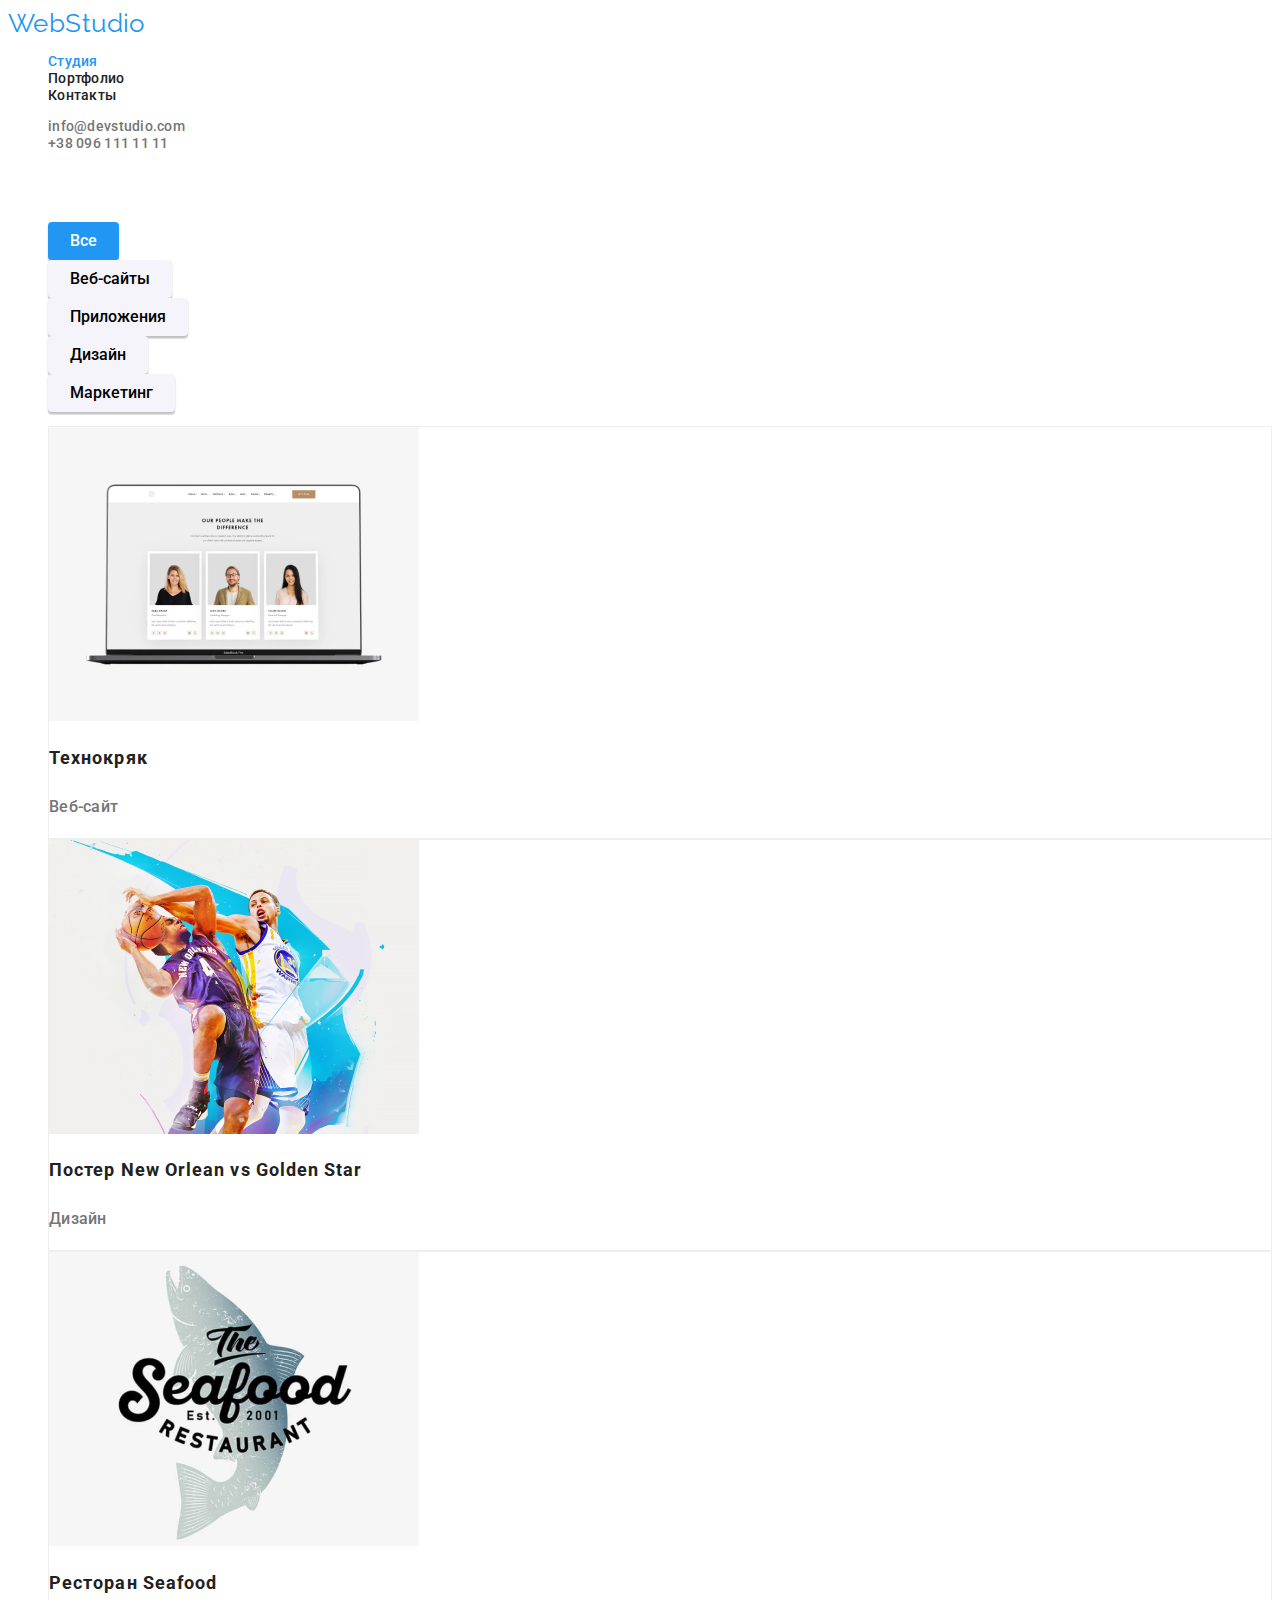
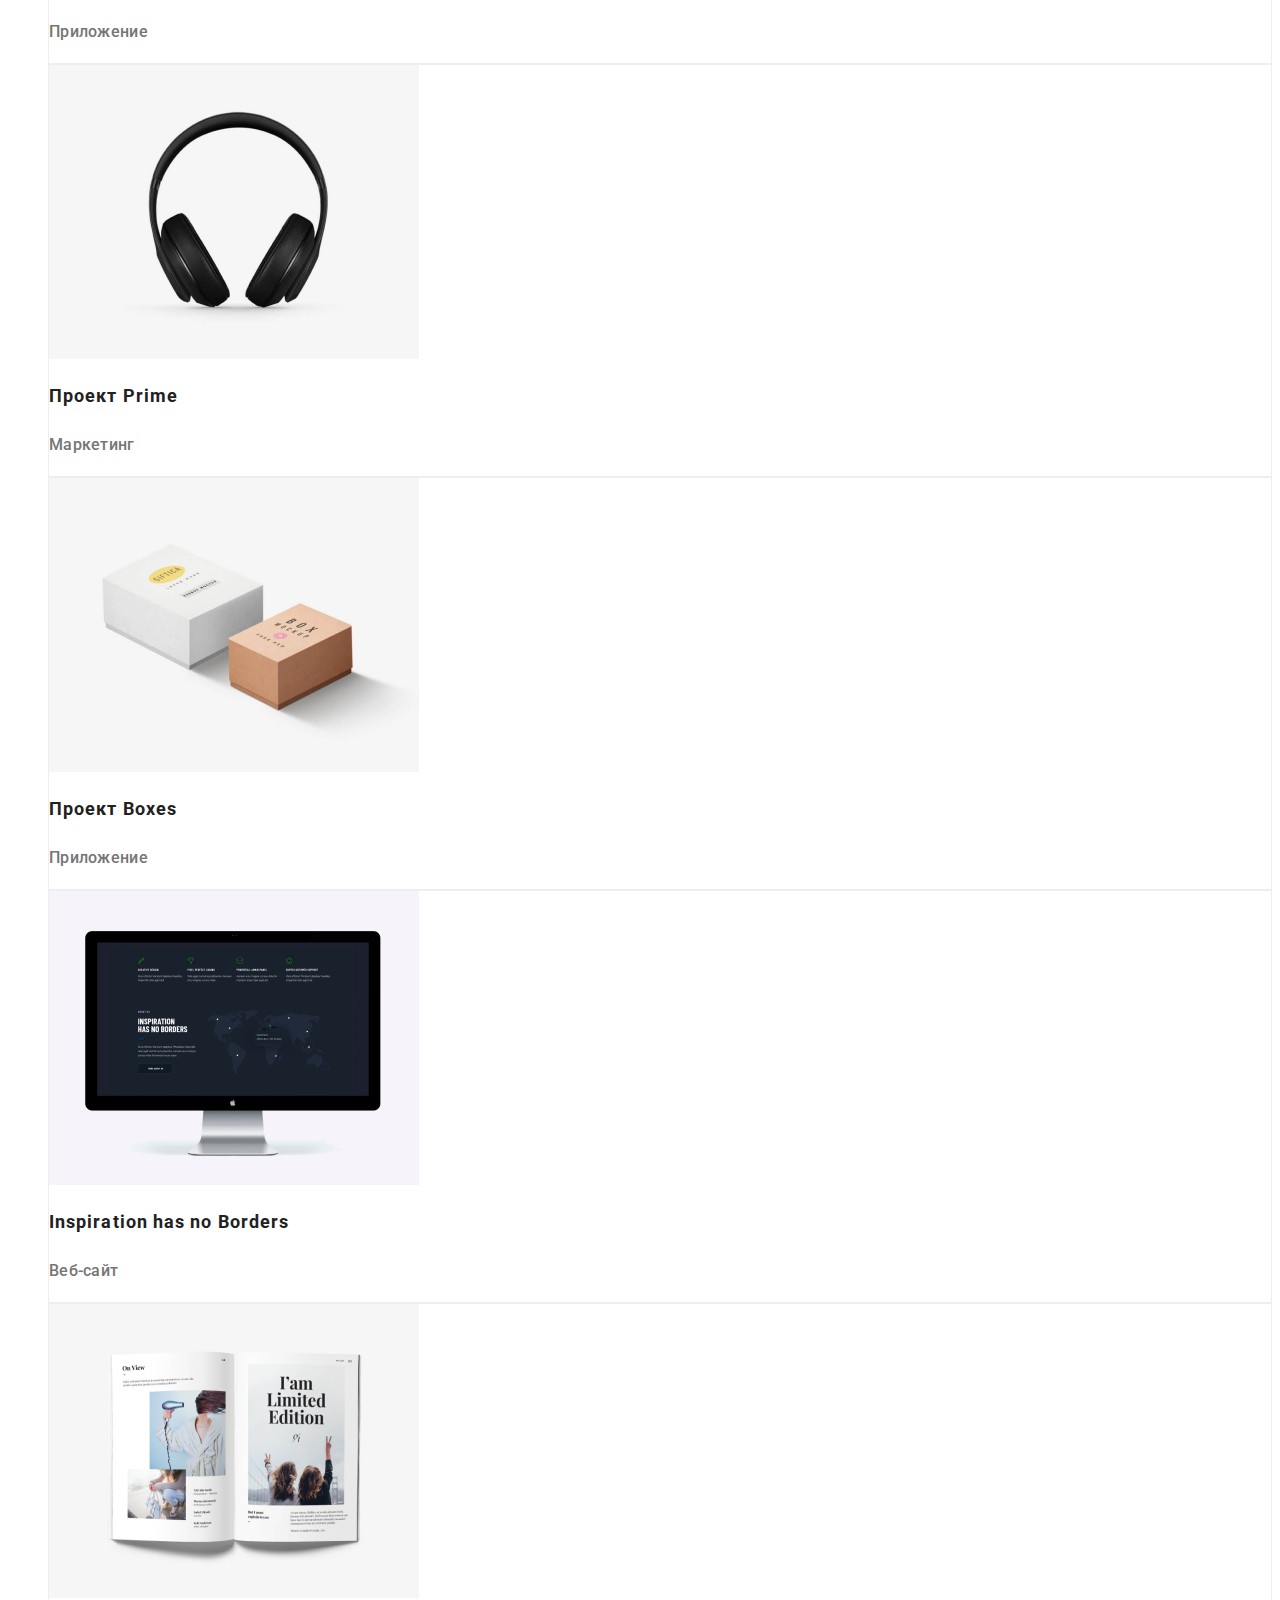
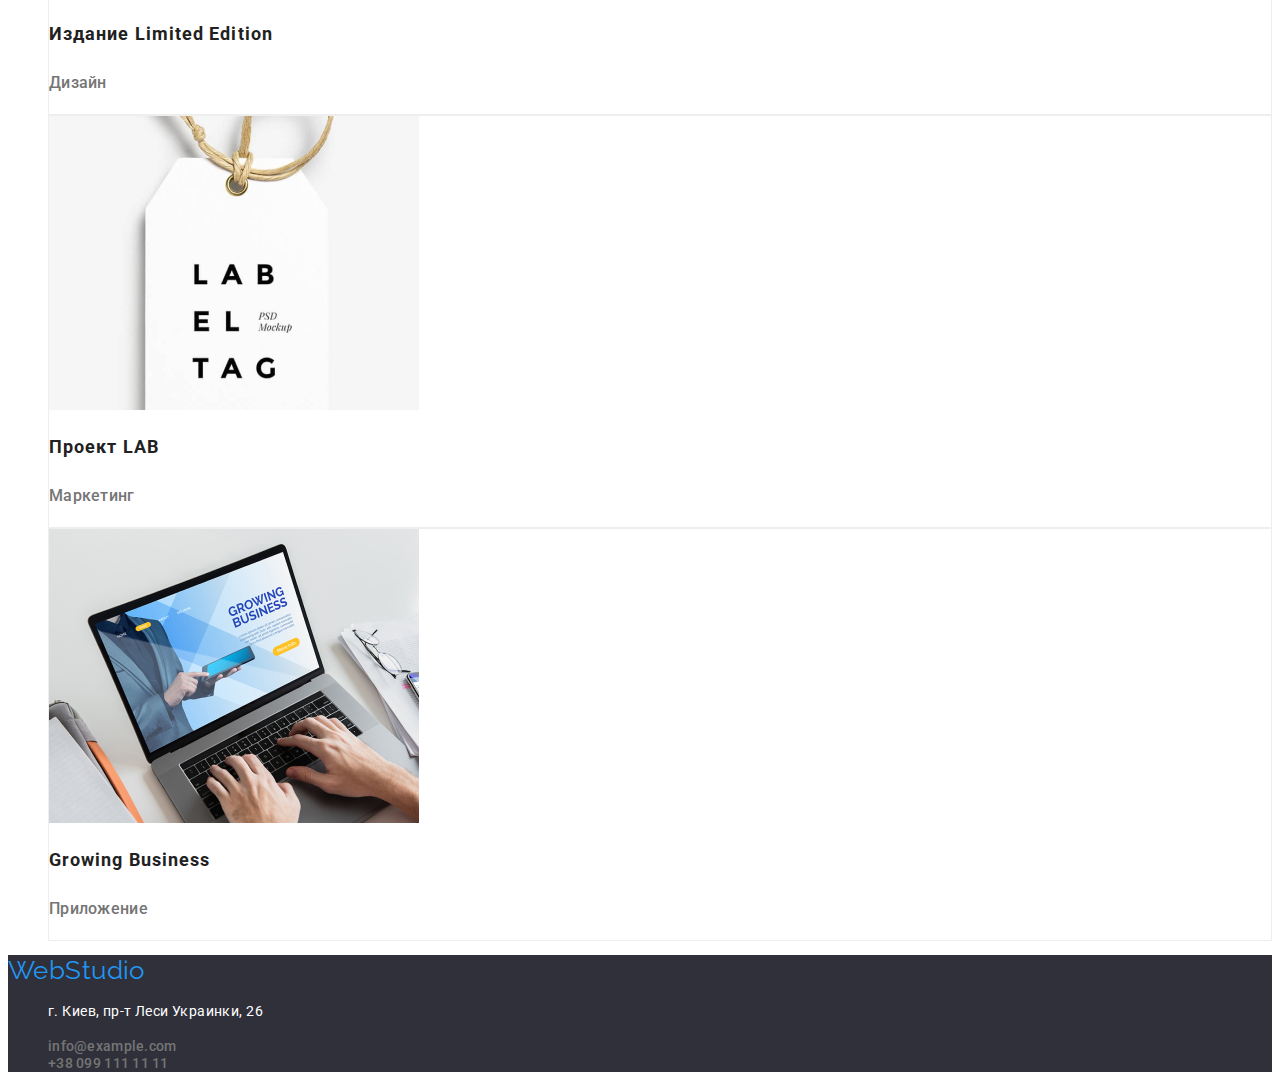
==== portfolio.html @ bc3f12a1 "Add files via upload" ====
<!DOCTYPE html>
<html lang="ru">

<head>
  <meta charset="UTF-8" />
  <meta http-equiv="X-UA-Compatible" content="IE=edge" />
  <meta name="viewport" content="width=device-width, initial-scale=1.0" />
  <title>Портфолио</title>
  <link rel="stylesheet" href="./css/style.css">
  <link rel="preconnect" href="https://fonts.googleapis.com">
  <link rel="preconnect" href="https://fonts.gstatic.com" crossorigin>
  <link href="https://fonts.googleapis.com/css2?family=Raleway:wght@700&family=Roboto:wght@400;500;700;900&display=swap"
    rel="stylesheet">
</head>

<body>
  <!-- Шапка сайта -->
  <header>
    <nav>
      <a href="./index.html" class="logo">Web<span>Studio</span></a>

      <ul class="site-nav list">
        <li><a href="" class="link current">Студия</a></li>
        <li><a href="./portfolio.html" class="link">Портфолио</a></li>
        <li><a href="" class="link">Контакты</a></li>
      </ul>
    </nav>

    <ul class="site-info list">
      <li><a href="mailto:info@devstudio.com" class="info">info@devstudio.com</a></li>
      <li><a href="tel:+380961111111" class="info">+38 096 111 11 11</a></li>
    </ul>
  </header>

  <main>
    <!-- Cкрытый заголовок -->
    <h1 class="section-title">Контент страницы Портфолио</h1>

    <!-- Кнопки -->
    <ul class="site-button list">
      <li><button class="button current">Все</button></li>
      <li><button class="button">Веб-сайты</button></li>
      <li><button class="button">Приложения</button></li>
      <li><button class="button">Дизайн</button></li>
      <li><button class="button">Маркетинг</button></li>
    </ul>

    <ul class="list">
      <li class="page-block"><a href="" class="link"><img src="./images/portfolio/notebook.jpg" alt="notebook"
            width="370">
          <h2 class="page-title">Технокряк</h2>
          <p class="page-text">Веб-сайт</p>
        </a></li>
      <li class="page-block"><a href="" class="link"><img src="./images/portfolio/basket.jpg" alt="basket" width="370">
          <h2 class="page-title">Постер New Orlean vs Golden Star</h2>
          <p class="page-text">Дизайн</p>
        </a></li>
      <li class="page-block"><a href="" class="link"><img src="./images/portfolio/seafood.jpg" alt="seafood"
            width="370">
          <h2 class="page-title">Ресторан Seafood</h2>
          <p class="page-text">Приложение</p>
        </a></li>
      <li class="page-block"><a href="" class="link"><img src="./images/portfolio/headphones.jpg" alt="headphones"
            width="370">
          <h2 class="page-title">Проект Prime</h2>
          <p class="page-text">Маркетинг</p>
        </a></li>
      <li class="page-block"><a href="" class="link"><img src="./images/portfolio/boxes.jpg" alt="boxes" width="370">
          <h2 class="page-title">Проект Boxes</h2>
          <p class="page-text">Приложение</p>
        </a></li>
      <li class="page-block"><a href="" class="link"><img src="./images/portfolio/borders.jpg" alt="borders"
            width="370">
          <h2 class="page-title">Inspiration has no Borders</h2>
          <p class="page-text">Веб-сайт</p>
        </a></li>
      <li class="page-block"><a href="" class="link"><img src="./images/portfolio/edition.jpg" alt="edition"
            width="370">
          <h2 class="page-title">Издание Limited Edition</h2>
          <p class="page-text">Дизайн</p>
        </a></li>
      <li class="page-block"><a href="" class="link"><img src="./images/portfolio/lab.jpg" alt="lab" width="370">
          <h2 class="page-title">Проект LAB</h2>
          <p class="page-text">Маркетинг</p>
        </a></li>
      <li class="page-block"><a href="" class="link"><img src="./images/portfolio/business.jpg" alt="business"
            width="370">
          <h2 class="page-title">Growing Business</h2>
          <p class="page-text">Приложение</p>
        </a></li>
    </ul>


  </main>

  <footer class="footer">
    <a href="./index.html" class="logo">Web<span>Studio</span></a>
    <address class="address">
      <ul class="list">
        <li>
          <p class="footer-text">г. Киев, пр-т Леси Украинки, 26</p>
        </li>
        <li><a href="" class="info">info@example.com</a></li>
        <li><a href="" class="info">+38 099 111 11 11</a></li>
      </ul>
    </address>
  </footer>
</body>

</html>
---- css/style.css ----
/* Глобальные стили */
:root {
  --primary-text-color: #212121;
  --secondary-text-color: #757575;
  --white-color: #ffffff;
  --black-color: #000000;
  --accent-color: #2196f3;
  /* --footer-text-color: rgba(255, 255, 255, 0.6); */
  --hero-background-color: #2f303a;
  --team-background-color: #f5f4fa;
}

body {
  font-family: 'Roboto', sans-serif;
  letter-spacing: 0.03em;
  background-color: var(--white-color);
  color: var(--primary-text-color);
  font-size: 14px;
}

/* List */
.list {
  list-style: none;
}

/* Header  */
.logo {
  font-family: 'Raleway';
  font-size: 26px;
  line-height: 1.19;
  text-decoration: none;
  color: var(--accent-color);
}

/* site-nav */

.link {
  font-weight: 500;
  line-height: 1.14;
  letter-spacing: 0.02em;
  text-decoration: none;
  color: var(--primary-text-color);
}

.link:hover,
.link:focus {
  color: var(--accent-color);
}

/* Current  */
.button.current {
  background: var(--accent-color);
  color: var(--white-color);
}

.link.current {
  color: var(--accent-color);
}

/* site-info */

.info {
  font-weight: 500;
  line-height: 1.14;
  letter-spacing: 0.02em;
  text-decoration: none;
  color: var(--secondary-text-color);
}

.info:hover,
.info:focus {
  color: var(--accent-color);
}

/* HERO */

.hero {
  background: var(--hero-background-color);
}
.hero-title {
  font-weight: 900;
  font-size: 44px;
  line-height: 1.36;
  text-align: center;
  letter-spacing: 0.06em;
  text-transform: uppercase;
  color: var(--white-color);
}
.button-services {
  display: flex;
  align-items: center;
  justify-content: center;
  padding: 10px 32px;
  background: var(--accent-color);
  box-shadow: 0px 4px 4px rgba(0, 0, 0, 0.15);
  border-radius: 4px;
  cursor: pointer;
  border: none;
}
.order {
  font-size: 16px;
  line-height: 1.87;
  letter-spacing: 0.06em;
  color: var(--white-color);
}

/* NEW Section  */

.section {
  background: var(--white-color);
}
.section-title {
  visibility: hidden;
}
.title {
  line-height: 1.14;
  text-transform: uppercase;
}
.text-link {
  line-height: 24px;
  color: var(--secondary-text-color);
  text-decoration: none;
}

.text-link:hover,
.text-link:focus {
  color: var(--accent-color);
}

/* IMAGE block  */

.section {
}
.block-title {
  font-size: 36px;
  line-height: 1.16;
  text-align: center;
}
.image-block {
}

/* Section Team  */

.section-team {
  background: var(--team-background-color);
}

.block-title {
  font-size: 36px;
  line-height: 1.16;
  text-align: center;
}

.block {
  background: var(--white-color);
  box-shadow: 0px 1px 3px rgba(0, 0, 0, 0.12), 0px 1px 1px rgba(0, 0, 0, 0.14),
    0px 2px 1px rgba(0, 0, 0, 0.2);
  border-radius: 0px 0px 4px 4px;
}

.title-name {
  font-weight: 500;
  font-size: 16px;
  line-height: 1.18;
  text-align: center;
}

.section-text {
  font-size: 16px;
  line-height: 1.18;
  text-align: center;
  color: var(--secondary-text-color);
}

/* Footer  */
.footer {
  background: var(--hero-background-color);
}

.footer-text {
  line-height: 1.71;
  color: var(--white-color);
}

.footer-logo {
  color: var(--white-color);
}

/* Section Button  */

.button {
  font-weight: 500;
  font-size: 16px;
  line-height: 1.62;
  text-align: center;
  padding: 6px 22px;
  box-shadow: 0px 3px 1px rgba(0, 0, 0, 0.1), 0px 1px 2px rgba(0, 0, 0, 0.08),
    0px 2px 2px rgba(0, 0, 0, 0.12);
  border-radius: 4px;
  background: var(--team-background-color);
  border: none;
  cursor: pointer;
  font-family: inherit;
}

.button:hover,
.button:focus {
  background: var(--accent-color);
  color: var(--white-color);
}

/* Page block  */

.address {
  font-style: normal;
}

.page-block {
  background: var(--white-color);
  border: 1px solid #eeeeee;
  text-decoration: none;
}
.page-title {
  font-size: 18px;
  line-height: 2;
  letter-spacing: 0.06em;
  color: var(--primary-text-color);
}
.page-text {
  font-size: 16px;
  line-height: 1.87;
  color: var(--secondary-text-color);
}
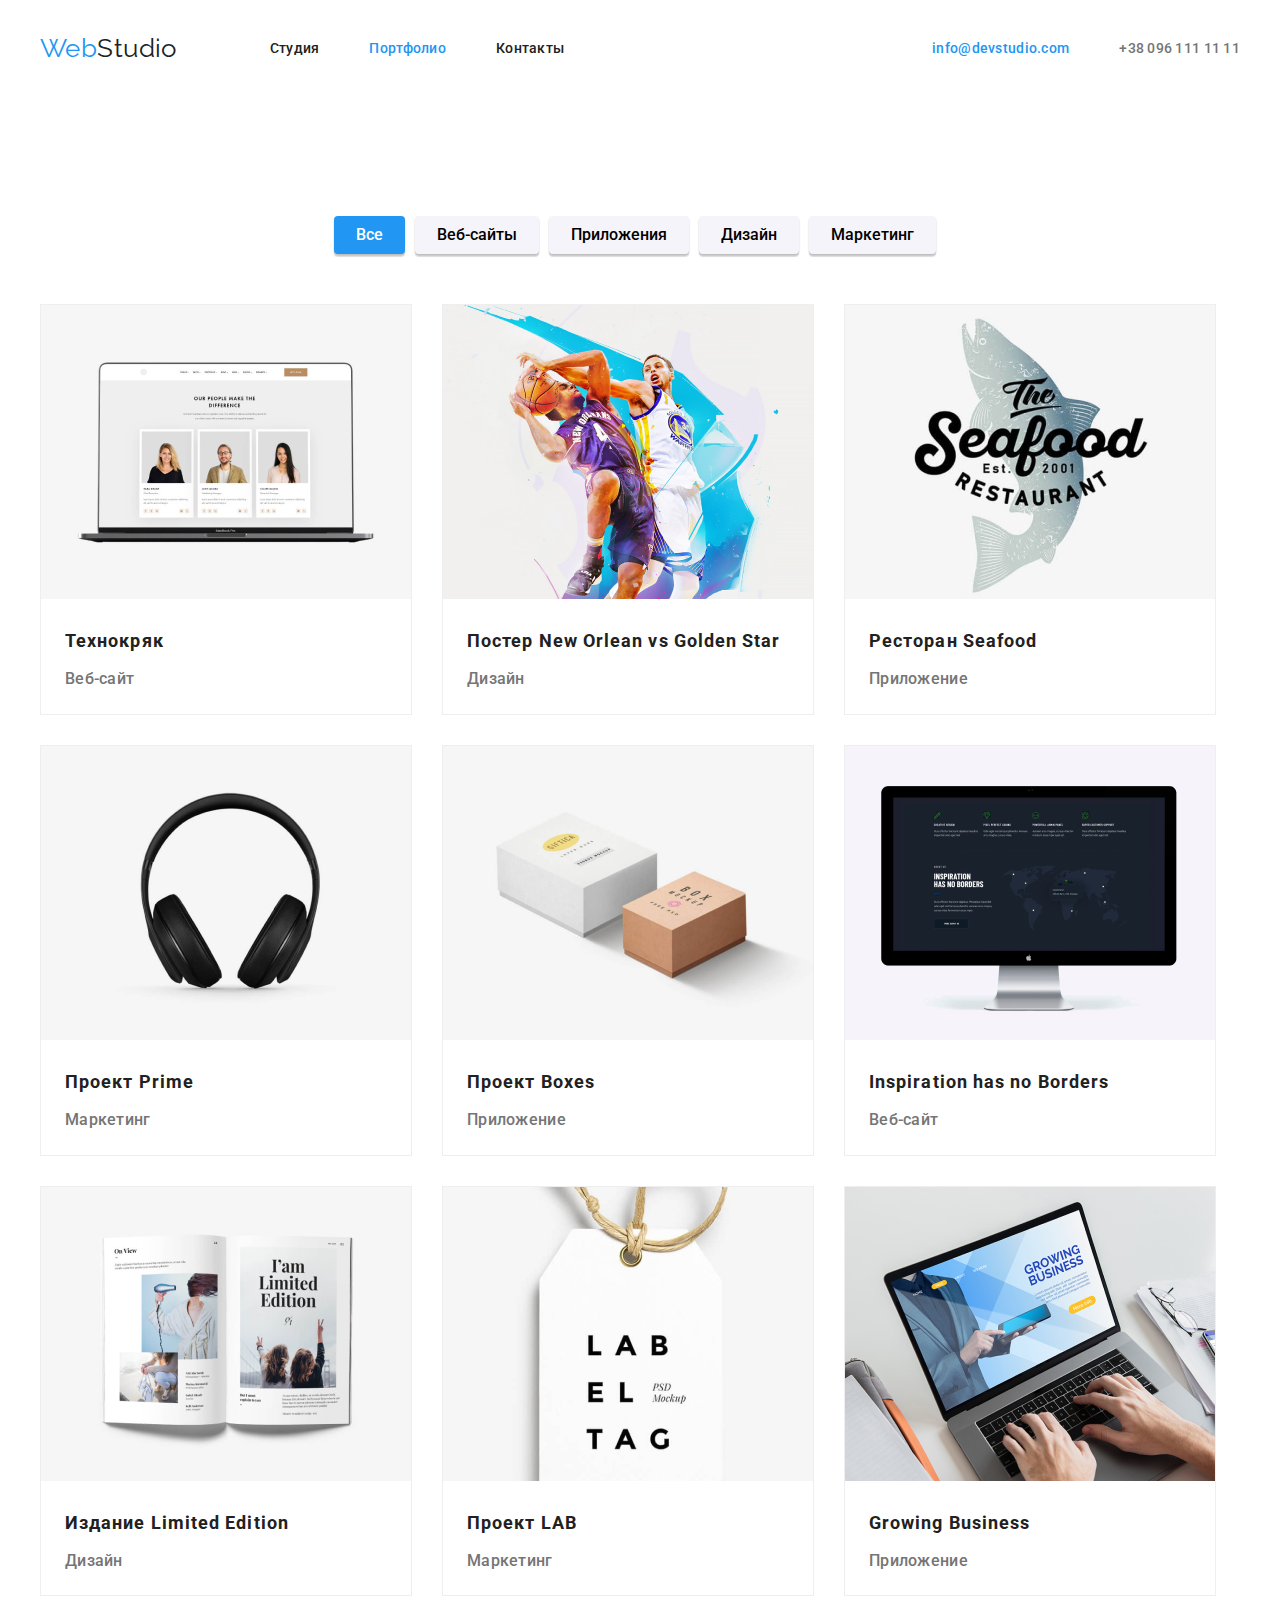
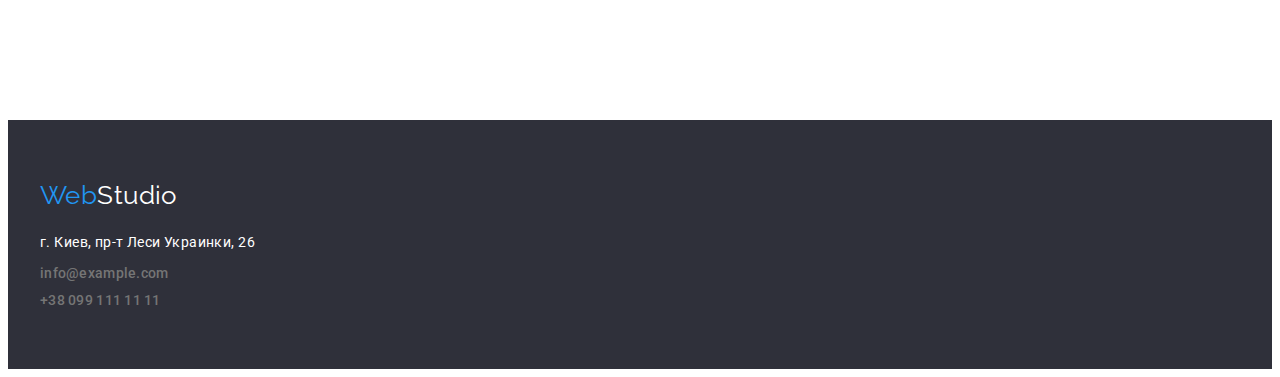
==== commit bae4aeeb: "Сделал 3 модуль" ====
--- a/portfolio.html
+++ b/portfolio.html
@@ -16,94 +16,103 @@
 <body>
   <!-- Шапка сайта -->
   <header>
-    <nav>
-      <a href="./index.html" class="logo">Web<span>Studio</span></a>
+    <div class="header-section container">
+      <nav class="main-nav">
+        <a href="./index.html" class="logo">Web<span class="header-logo">Studio</span></a>
 
-      <ul class="site-nav list">
-        <li><a href="" class="link current">Студия</a></li>
-        <li><a href="./portfolio.html" class="link">Портфолио</a></li>
-        <li><a href="" class="link">Контакты</a></li>
+        <ul class="site-nav list">
+          <li class="item"><a href="./index.html" class="link">Студия</a></li>
+          <li class="item"><a href="./portfolio.html" class="link current">Портфолио</a></li>
+          <li class="item"><a href="" class="link">Контакты</a></li>
+        </ul>
+      </nav>
+
+      <ul class="site-info list">
+        <li class="header-mail"><a href="mailto:info@devstudio.com" class="info mail">info@devstudio.com</a></li>
+        <li class="header-tel"><a href="tel:+380961111111" class="info tel">+38 096 111 11 11</a></li>
       </ul>
-    </nav>
-
-    <ul class="site-info list">
-      <li><a href="mailto:info@devstudio.com" class="info">info@devstudio.com</a></li>
-      <li><a href="tel:+380961111111" class="info">+38 096 111 11 11</a></li>
-    </ul>
+    </div>
   </header>
 
   <main>
     <!-- Cкрытый заголовок -->
-    <h1 class="section-title">Контент страницы Портфолио</h1>
+    <div class="container">
+      <h1 class="section-title">Контент страницы Портфолио</h1>
 
-    <!-- Кнопки -->
-    <ul class="site-button list">
-      <li><button class="button current">Все</button></li>
-      <li><button class="button">Веб-сайты</button></li>
-      <li><button class="button">Приложения</button></li>
-      <li><button class="button">Дизайн</button></li>
-      <li><button class="button">Маркетинг</button></li>
-    </ul>
+      <!-- Кнопки -->
+      <ul class="site-button list">
+        <li class="button-items"><button class="button current">Все</button></li>
+        <li class="button-items"><button class="button">Веб-сайты</button></li>
+        <li class="button-items"><button class="button">Приложения</button></li>
+        <li class="button-items"><button class="button">Дизайн</button></li>
+        <li class="button-items"><button class="button">Маркетинг</button></li>
+      </ul>
+    </div>
 
-    <ul class="list">
-      <li class="page-block"><a href="" class="link"><img src="./images/portfolio/notebook.jpg" alt="notebook"
-            width="370">
-          <h2 class="page-title">Технокряк</h2>
-          <p class="page-text">Веб-сайт</p>
-        </a></li>
-      <li class="page-block"><a href="" class="link"><img src="./images/portfolio/basket.jpg" alt="basket" width="370">
-          <h2 class="page-title">Постер New Orlean vs Golden Star</h2>
-          <p class="page-text">Дизайн</p>
-        </a></li>
-      <li class="page-block"><a href="" class="link"><img src="./images/portfolio/seafood.jpg" alt="seafood"
-            width="370">
-          <h2 class="page-title">Ресторан Seafood</h2>
-          <p class="page-text">Приложение</p>
-        </a></li>
-      <li class="page-block"><a href="" class="link"><img src="./images/portfolio/headphones.jpg" alt="headphones"
-            width="370">
-          <h2 class="page-title">Проект Prime</h2>
-          <p class="page-text">Маркетинг</p>
-        </a></li>
-      <li class="page-block"><a href="" class="link"><img src="./images/portfolio/boxes.jpg" alt="boxes" width="370">
-          <h2 class="page-title">Проект Boxes</h2>
-          <p class="page-text">Приложение</p>
-        </a></li>
-      <li class="page-block"><a href="" class="link"><img src="./images/portfolio/borders.jpg" alt="borders"
-            width="370">
-          <h2 class="page-title">Inspiration has no Borders</h2>
-          <p class="page-text">Веб-сайт</p>
-        </a></li>
-      <li class="page-block"><a href="" class="link"><img src="./images/portfolio/edition.jpg" alt="edition"
-            width="370">
-          <h2 class="page-title">Издание Limited Edition</h2>
-          <p class="page-text">Дизайн</p>
-        </a></li>
-      <li class="page-block"><a href="" class="link"><img src="./images/portfolio/lab.jpg" alt="lab" width="370">
-          <h2 class="page-title">Проект LAB</h2>
-          <p class="page-text">Маркетинг</p>
-        </a></li>
-      <li class="page-block"><a href="" class="link"><img src="./images/portfolio/business.jpg" alt="business"
-            width="370">
-          <h2 class="page-title">Growing Business</h2>
-          <p class="page-text">Приложение</p>
-        </a></li>
-    </ul>
-
+    <div class="container">
+      <ul class="client-list list">
+        <li class="page-block"><a href="" class="link"><img src="./images/portfolio/notebook.jpg" alt="notebook"
+              width="370">
+            <h2 class="page-title">Технокряк</h2>
+            <p class="page-text">Веб-сайт</p>
+          </a></li>
+        <li class="page-block"><a href="" class="link"><img src="./images/portfolio/basket.jpg" alt="basket"
+              width="370">
+            <h2 class="page-title">Постер New Orlean vs Golden Star</h2>
+            <p class="page-text">Дизайн</p>
+          </a></li>
+        <li class="page-block"><a href="" class="link"><img src="./images/portfolio/seafood.jpg" alt="seafood"
+              width="370">
+            <h2 class="page-title">Ресторан Seafood</h2>
+            <p class="page-text">Приложение</p>
+          </a></li>
+        <li class="page-block"><a href="" class="link"><img src="./images/portfolio/headphones.jpg" alt="headphones"
+              width="370">
+            <h2 class="page-title">Проект Prime</h2>
+            <p class="page-text">Маркетинг</p>
+          </a></li>
+        <li class="page-block"><a href="" class="link"><img src="./images/portfolio/boxes.jpg" alt="boxes" width="370">
+            <h2 class="page-title">Проект Boxes</h2>
+            <p class="page-text">Приложение</p>
+          </a></li>
+        <li class="page-block"><a href="" class="link"><img src="./images/portfolio/borders.jpg" alt="borders"
+              width="370">
+            <h2 class="page-title">Inspiration has no Borders</h2>
+            <p class="page-text">Веб-сайт</p>
+          </a></li>
+        <li class="page-block"><a href="" class="link"><img src="./images/portfolio/edition.jpg" alt="edition"
+              width="370">
+            <h2 class="page-title">Издание Limited Edition</h2>
+            <p class="page-text">Дизайн</p>
+          </a></li>
+        <li class="page-block"><a href="" class="link"><img src="./images/portfolio/lab.jpg" alt="lab" width="370">
+            <h2 class="page-title">Проект LAB</h2>
+            <p class="page-text">Маркетинг</p>
+          </a></li>
+        <li class="page-block"><a href="" class="link"><img src="./images/portfolio/business.jpg" alt="business"
+              width="370">
+            <h2 class="page-title">Growing Business</h2>
+            <p class="page-text">Приложение</p>
+          </a></li>
+      </ul>
+    </div>
 
   </main>
 
   <footer class="footer">
-    <a href="./index.html" class="logo">Web<span>Studio</span></a>
-    <address class="address">
-      <ul class="list">
-        <li>
-          <p class="footer-text">г. Киев, пр-т Леси Украинки, 26</p>
-        </li>
-        <li><a href="" class="info">info@example.com</a></li>
-        <li><a href="" class="info">+38 099 111 11 11</a></li>
-      </ul>
-    </address>
+    <div class="container">
+      <div class="footer-block__logo"><a href="./index.html" class="logo">Web<span class="footer-logo">Studio</span></a>
+      </div>
+      <address class="address">
+        <ul class="list">
+          <li class="footer-items">
+            <p class="footer-text">г. Киев, пр-т Леси Украинки, 26</p>
+          </li>
+          <li class="footer-items"><a href="" class="info">info@example.com</a></li>
+          <li><a href="" class="info">+38 099 111 11 11</a></li>
+        </ul>
+      </address>
+    </div>
   </footer>
 </body>
 
--- a/css/style.css
+++ b/css/style.css
@@ -5,9 +5,19 @@
   --white-color: #ffffff;
   --black-color: #000000;
   --accent-color: #2196f3;
-  /* --footer-text-color: rgba(255, 255, 255, 0.6); */
   --hero-background-color: #2f303a;
   --team-background-color: #f5f4fa;
+}
+h1,
+h2,
+h3,
+h4,
+h5,
+h6,
+p,
+ul {
+  margin: 0;
+  padding: 0;
 }
 
 body {
@@ -18,12 +28,21 @@
   font-size: 14px;
 }
 
+/* КОНТЕЙНЕР  */
+.container {
+  margin-left: auto;
+  margin-right: auto;
+  width: 1200px;
+  padding-left: 20px;
+  padding-right: 20px;
+}
+
 /* List */
 .list {
   list-style: none;
 }
 
-/* Header  */
+/* LOGO */
 .logo {
   font-family: 'Raleway';
   font-size: 26px;
@@ -32,7 +51,35 @@
   color: var(--accent-color);
 }
 
+.header-logo {
+  color: var(--primary-text-color);
+}
+
+.footer-logo {
+  color: var(--white-color);
+}
+
 /* site-nav */
+
+.header-section {
+  display: flex;
+  align-items: center;
+  justify-content: space-between;
+  padding-top: 25px;
+  padding-bottom: 25px;
+}
+.main-nav {
+  display: flex;
+  align-items: center;
+}
+.site-nav {
+  display: flex;
+  margin-left: 93px;
+}
+
+.site-nav .item + .item {
+  margin-left: 50px;
+}
 
 .link {
   font-weight: 500;
@@ -58,7 +105,9 @@
 }
 
 /* site-info */
-
+.site-info {
+  display: flex;
+}
 .info {
   font-weight: 500;
   line-height: 1.14;
@@ -67,15 +116,30 @@
   color: var(--secondary-text-color);
 }
 
+.mail {
+  color: var(--accent-color);
+}
+
+.tel {
+}
+
 .info:hover,
 .info:focus {
   color: var(--accent-color);
 }
 
+.header-mail {
+  margin-right: 50px;
+}
+.header-tel {
+}
+
 /* HERO */
 
 .hero {
+  text-align: center;
   background: var(--hero-background-color);
+  padding: 200px 0px 200px 0px;
 }
 .hero-title {
   font-weight: 900;
@@ -85,11 +149,9 @@
   letter-spacing: 0.06em;
   text-transform: uppercase;
   color: var(--white-color);
+  margin-bottom: 30px;
 }
 .button-services {
-  display: flex;
-  align-items: center;
-  justify-content: center;
   padding: 10px 32px;
   background: var(--accent-color);
   box-shadow: 0px 4px 4px rgba(0, 0, 0, 0.15);
@@ -98,6 +160,7 @@
   border: none;
 }
 .order {
+  font-family: 'Roboto';
   font-size: 16px;
   line-height: 1.87;
   letter-spacing: 0.06em;
@@ -109,12 +172,24 @@
 .section {
   background: var(--white-color);
 }
+
 .section-title {
   visibility: hidden;
 }
+
+.feature-list {
+  display: flex;
+  padding: 94px 0px 94px 0px;
+}
+
+.feature-list__items {
+  margin-right: 30px;
+}
+
 .title {
   line-height: 1.14;
   text-transform: uppercase;
+  margin-bottom: 10px;
 }
 .text-link {
   line-height: 24px;
@@ -131,24 +206,31 @@
 
 .section {
 }
+
+.image-block {
+  display: flex;
+  padding-bottom: 94px;
+}
+
+.image-items {
+  margin-right: 30px;
+}
+
+/* Section Team  */
+
+.section-team {
+  background: var(--team-background-color);
+}
+
 .block-title {
   font-size: 36px;
   line-height: 1.16;
   text-align: center;
-}
-.image-block {
-}
-
-/* Section Team  */
-
-.section-team {
-  background: var(--team-background-color);
-}
-
-.block-title {
-  font-size: 36px;
-  line-height: 1.16;
-  text-align: center;
+  margin-bottom: 50px;
+}
+
+.team {
+  padding-top: 94px;
 }
 
 .block {
@@ -156,6 +238,24 @@
   box-shadow: 0px 1px 3px rgba(0, 0, 0, 0.12), 0px 1px 1px rgba(0, 0, 0, 0.14),
     0px 2px 1px rgba(0, 0, 0, 0.2);
   border-radius: 0px 0px 4px 4px;
+  margin-right: 30px;
+  margin-bottom: 94px;
+}
+
+.block img {
+  padding-bottom: 30px;
+}
+
+.block h3 {
+  padding-bottom: 10px;
+}
+
+.block p {
+  padding-bottom: 30px;
+}
+
+.block-team {
+  display: flex;
 }
 
 .title-name {
@@ -182,11 +282,18 @@
   color: var(--white-color);
 }
 
-.footer-logo {
-  color: var(--white-color);
-}
+/* PORTFOLIO */
 
 /* Section Button  */
+.site-button {
+  display: flex;
+  justify-content: center;
+  padding: 94px 0px 50px 0px;
+}
+
+.button-items {
+  margin-right: 10px;
+}
 
 .button {
   font-weight: 500;
@@ -210,24 +317,41 @@
 }
 
 /* Page block  */
-
+.footer-block__logo {
+  padding: 60px 0px 20px 0px;
+}
+
+.footer-items {
+  padding-bottom: 10px;
+}
 .address {
   font-style: normal;
-}
-
+  padding-bottom: 60px;
+}
+/* Client Block */
+.client-list {
+  display: flex;
+  flex-wrap: wrap;
+  width: 1210px;
+  padding-bottom: 94px;
+}
 .page-block {
   background: var(--white-color);
   border: 1px solid #eeeeee;
   text-decoration: none;
+  margin-right: 30px;
+  margin-bottom: 30px;
 }
 .page-title {
   font-size: 18px;
   line-height: 2;
   letter-spacing: 0.06em;
   color: var(--primary-text-color);
+  padding: 20px 24px 5px 24px;
 }
 .page-text {
   font-size: 16px;
   line-height: 1.87;
   color: var(--secondary-text-color);
-}
+  padding: 0px 24px 20px 24px;
+}
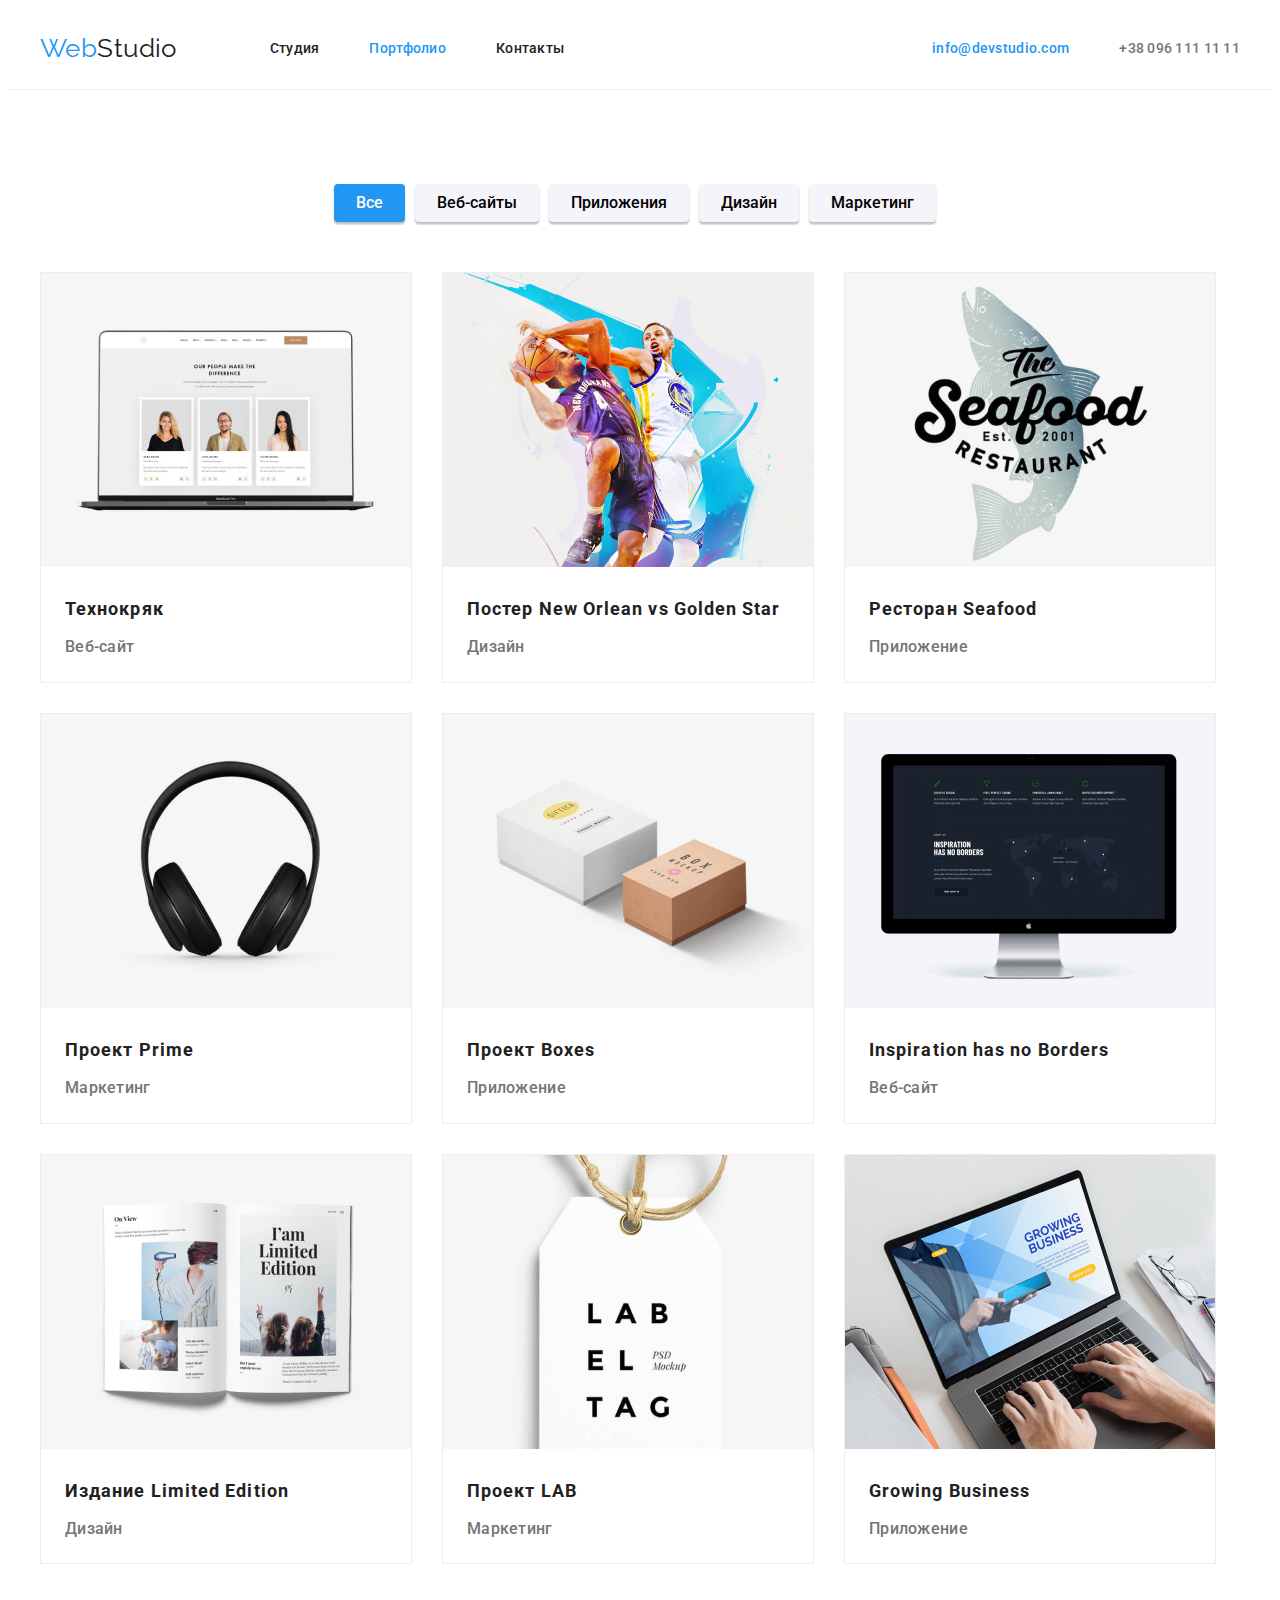
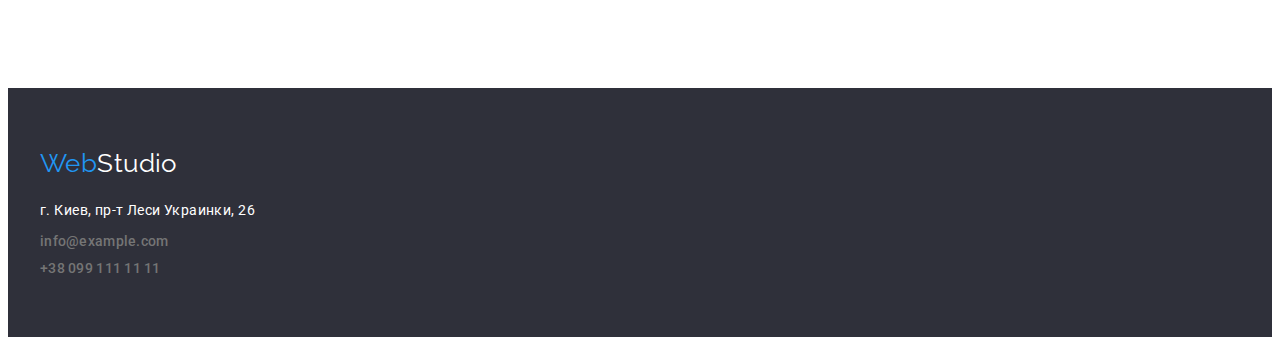
==== commit 5db9dbf9: "Внес правки" ====
--- a/portfolio.html
+++ b/portfolio.html
@@ -15,7 +15,7 @@
 
 <body>
   <!-- Шапка сайта -->
-  <header>
+  <header class="page-header">
     <div class="header-section container">
       <nav class="main-nav">
         <a href="./index.html" class="logo">Web<span class="header-logo">Studio</span></a>
@@ -37,7 +37,7 @@
   <main>
     <!-- Cкрытый заголовок -->
     <div class="container">
-      <h1 class="section-title">Контент страницы Портфолио</h1>
+      <h1 class="button-title">Контент страницы Портфолио</h1>
 
       <!-- Кнопки -->
       <ul class="site-button list">
--- a/css/style.css
+++ b/css/style.css
@@ -7,6 +7,7 @@
   --accent-color: #2196f3;
   --hero-background-color: #2f303a;
   --team-background-color: #f5f4fa;
+  --header-border-color: #ececec;
 }
 h1,
 h2,
@@ -37,6 +38,14 @@
   padding-right: 20px;
 }
 
+/* Скрытые заголовки */
+.section-title {
+  visibility: hidden;
+}
+.button-title {
+  display: none;
+}
+
 /* List */
 .list {
   list-style: none;
@@ -60,6 +69,9 @@
 }
 
 /* site-nav */
+.page-header {
+  border-bottom: 1px solid var(--header-border-color);
+}
 
 .header-section {
   display: flex;
@@ -171,10 +183,6 @@
 
 .section {
   background: var(--white-color);
-}
-
-.section-title {
-  visibility: hidden;
 }
 
 .feature-list {
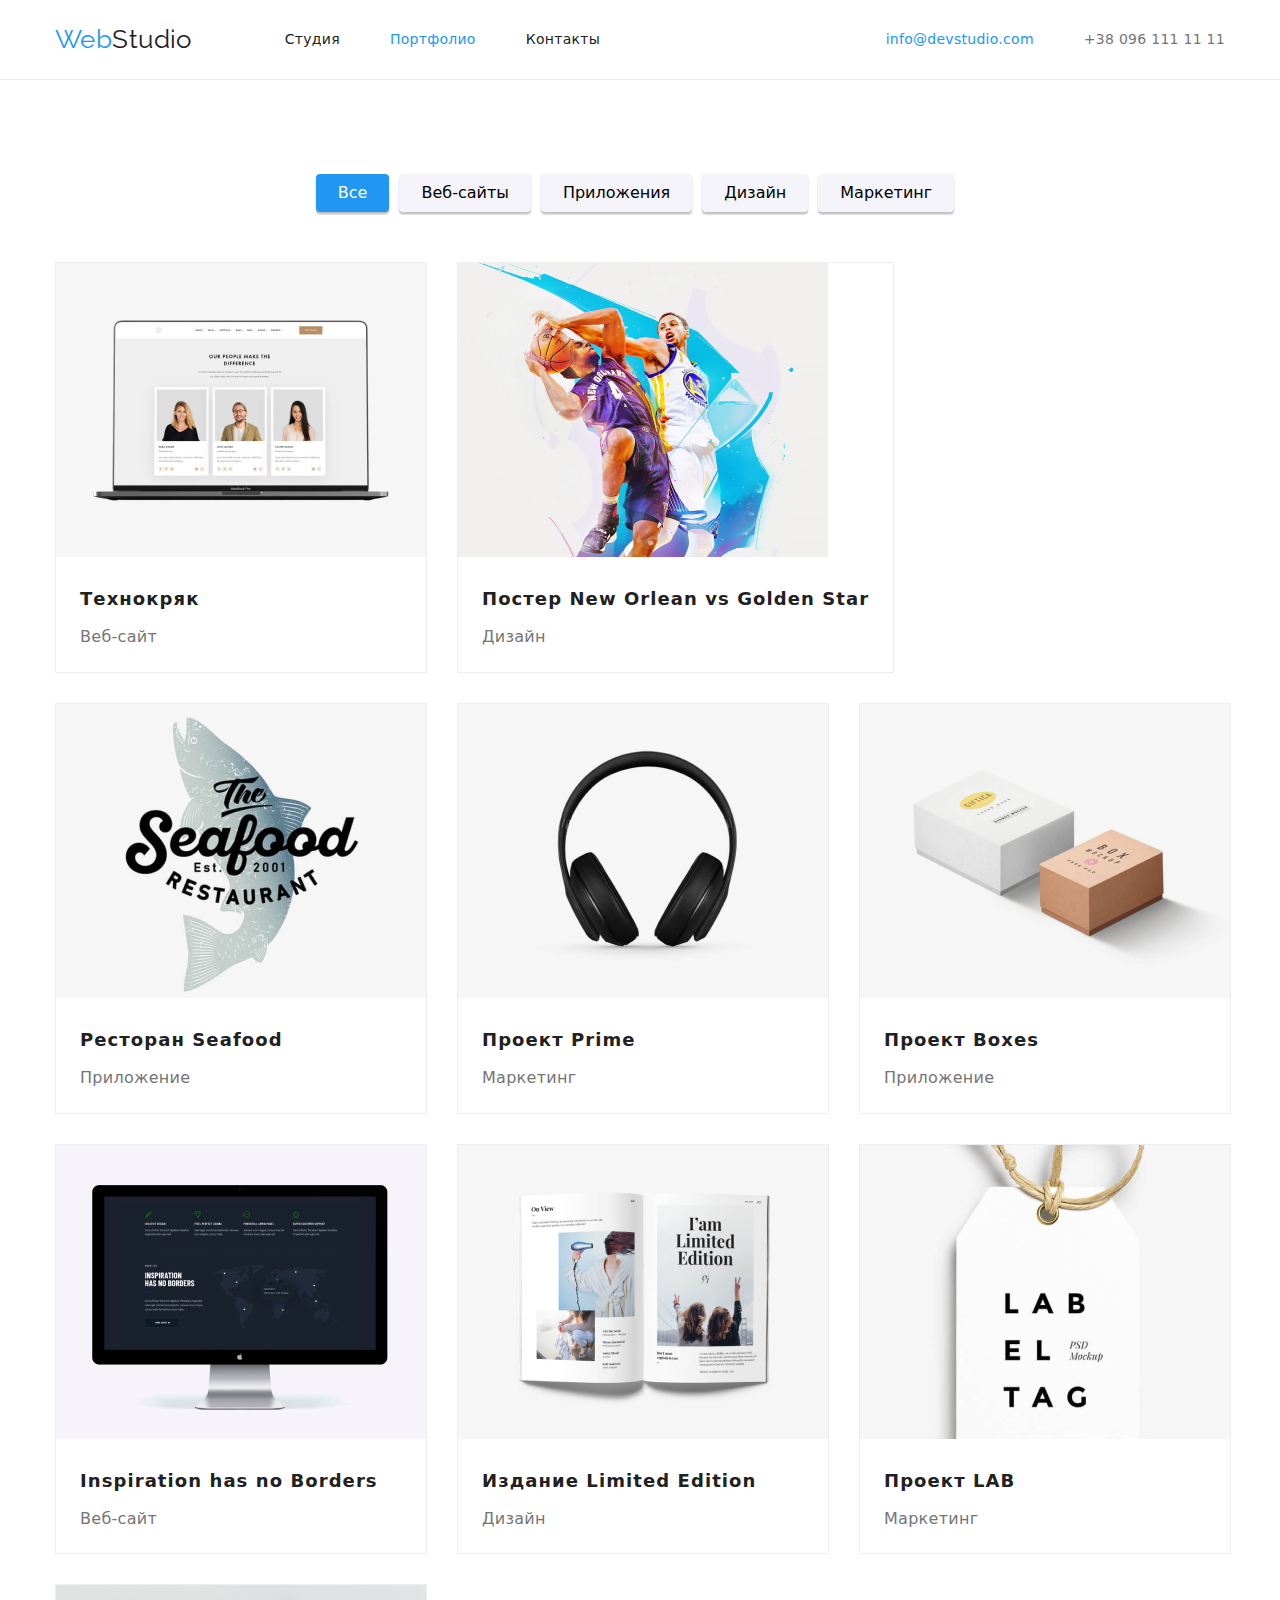
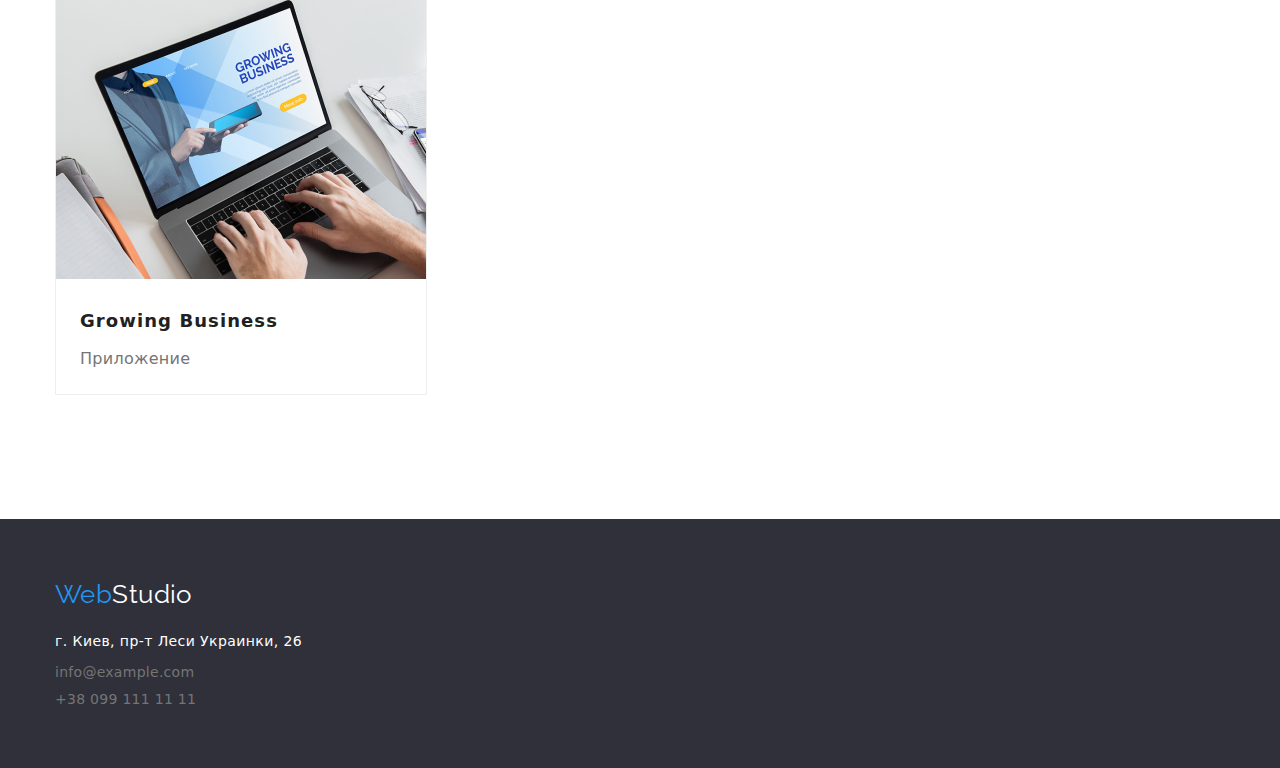
==== commit dee72cc2: "Внес правки от ментора" ====
--- a/portfolio.html
+++ b/portfolio.html
@@ -7,6 +7,8 @@
   <meta name="viewport" content="width=device-width, initial-scale=1.0" />
   <title>Портфолио</title>
   <link rel="stylesheet" href="./css/style.css">
+  <link rel="stylesheet"
+    href="https://cdnjs.cloudflare.com/ajax/libs/modern-normalize/1.1.0/modern-normalize.min.css" />
   <link rel="preconnect" href="https://fonts.googleapis.com">
   <link rel="preconnect" href="https://fonts.gstatic.com" crossorigin>
   <link href="https://fonts.googleapis.com/css2?family=Raleway:wght@700&family=Roboto:wght@400;500;700;900&display=swap"
@@ -36,67 +38,67 @@
 
   <main>
     <!-- Cкрытый заголовок -->
-    <div class="container">
-      <h1 class="button-title">Контент страницы Портфолио</h1>
+    <section class="section">
+      <div class="container">
+        <h1 class="button-title">Контент страницы Портфолио</h1>
 
-      <!-- Кнопки -->
-      <ul class="site-button list">
-        <li class="button-items"><button class="button current">Все</button></li>
-        <li class="button-items"><button class="button">Веб-сайты</button></li>
-        <li class="button-items"><button class="button">Приложения</button></li>
-        <li class="button-items"><button class="button">Дизайн</button></li>
-        <li class="button-items"><button class="button">Маркетинг</button></li>
-      </ul>
-    </div>
+        <!-- Кнопки -->
+        <ul class="site-button list">
+          <li class="button-items"><button class="button current">Все</button></li>
+          <li class="button-items"><button class="button">Веб-сайты</button></li>
+          <li class="button-items"><button class="button">Приложения</button></li>
+          <li class="button-items"><button class="button">Дизайн</button></li>
+          <li class="button-items"><button class="button">Маркетинг</button></li>
+        </ul>
 
-    <div class="container">
-      <ul class="client-list list">
-        <li class="page-block"><a href="" class="link"><img src="./images/portfolio/notebook.jpg" alt="notebook"
-              width="370">
-            <h2 class="page-title">Технокряк</h2>
-            <p class="page-text">Веб-сайт</p>
-          </a></li>
-        <li class="page-block"><a href="" class="link"><img src="./images/portfolio/basket.jpg" alt="basket"
-              width="370">
-            <h2 class="page-title">Постер New Orlean vs Golden Star</h2>
-            <p class="page-text">Дизайн</p>
-          </a></li>
-        <li class="page-block"><a href="" class="link"><img src="./images/portfolio/seafood.jpg" alt="seafood"
-              width="370">
-            <h2 class="page-title">Ресторан Seafood</h2>
-            <p class="page-text">Приложение</p>
-          </a></li>
-        <li class="page-block"><a href="" class="link"><img src="./images/portfolio/headphones.jpg" alt="headphones"
-              width="370">
-            <h2 class="page-title">Проект Prime</h2>
-            <p class="page-text">Маркетинг</p>
-          </a></li>
-        <li class="page-block"><a href="" class="link"><img src="./images/portfolio/boxes.jpg" alt="boxes" width="370">
-            <h2 class="page-title">Проект Boxes</h2>
-            <p class="page-text">Приложение</p>
-          </a></li>
-        <li class="page-block"><a href="" class="link"><img src="./images/portfolio/borders.jpg" alt="borders"
-              width="370">
-            <h2 class="page-title">Inspiration has no Borders</h2>
-            <p class="page-text">Веб-сайт</p>
-          </a></li>
-        <li class="page-block"><a href="" class="link"><img src="./images/portfolio/edition.jpg" alt="edition"
-              width="370">
-            <h2 class="page-title">Издание Limited Edition</h2>
-            <p class="page-text">Дизайн</p>
-          </a></li>
-        <li class="page-block"><a href="" class="link"><img src="./images/portfolio/lab.jpg" alt="lab" width="370">
-            <h2 class="page-title">Проект LAB</h2>
-            <p class="page-text">Маркетинг</p>
-          </a></li>
-        <li class="page-block"><a href="" class="link"><img src="./images/portfolio/business.jpg" alt="business"
-              width="370">
-            <h2 class="page-title">Growing Business</h2>
-            <p class="page-text">Приложение</p>
-          </a></li>
-      </ul>
-    </div>
-
+        <ul class="client-list list">
+          <li class="page-block"><a href="" class="link"><img src="./images/portfolio/notebook.jpg" alt="notebook"
+                width="370">
+              <h2 class="page-title">Технокряк</h2>
+              <p class="page-text">Веб-сайт</p>
+            </a></li>
+          <li class="page-block"><a href="" class="link"><img src="./images/portfolio/basket.jpg" alt="basket"
+                width="370">
+              <h2 class="page-title">Постер New Orlean vs Golden Star</h2>
+              <p class="page-text">Дизайн</p>
+            </a></li>
+          <li class="page-block"><a href="" class="link"><img src="./images/portfolio/seafood.jpg" alt="seafood"
+                width="370">
+              <h2 class="page-title">Ресторан Seafood</h2>
+              <p class="page-text">Приложение</p>
+            </a></li>
+          <li class="page-block"><a href="" class="link"><img src="./images/portfolio/headphones.jpg" alt="headphones"
+                width="370">
+              <h2 class="page-title">Проект Prime</h2>
+              <p class="page-text">Маркетинг</p>
+            </a></li>
+          <li class="page-block"><a href="" class="link"><img src="./images/portfolio/boxes.jpg" alt="boxes"
+                width="370">
+              <h2 class="page-title">Проект Boxes</h2>
+              <p class="page-text">Приложение</p>
+            </a></li>
+          <li class="page-block"><a href="" class="link"><img src="./images/portfolio/borders.jpg" alt="borders"
+                width="370">
+              <h2 class="page-title">Inspiration has no Borders</h2>
+              <p class="page-text">Веб-сайт</p>
+            </a></li>
+          <li class="page-block"><a href="" class="link"><img src="./images/portfolio/edition.jpg" alt="edition"
+                width="370">
+              <h2 class="page-title">Издание Limited Edition</h2>
+              <p class="page-text">Дизайн</p>
+            </a></li>
+          <li class="page-block"><a href="" class="link"><img src="./images/portfolio/lab.jpg" alt="lab" width="370">
+              <h2 class="page-title">Проект LAB</h2>
+              <p class="page-text">Маркетинг</p>
+            </a></li>
+          <li class="page-block"><a href="" class="link"><img src="./images/portfolio/business.jpg" alt="business"
+                width="370">
+              <h2 class="page-title">Growing Business</h2>
+              <p class="page-text">Приложение</p>
+            </a></li>
+        </ul>
+      </div>
+    </section>
   </main>
 
   <footer class="footer">
--- a/css/style.css
+++ b/css/style.css
@@ -34,8 +34,8 @@
   margin-left: auto;
   margin-right: auto;
   width: 1200px;
-  padding-left: 20px;
-  padding-right: 20px;
+  padding-left: 15px;
+  padding-right: 15px;
 }
 
 /* Скрытые заголовки */
@@ -71,14 +71,13 @@
 /* site-nav */
 .page-header {
   border-bottom: 1px solid var(--header-border-color);
+  padding: 24px 0px;
 }
 
 .header-section {
   display: flex;
   align-items: center;
   justify-content: space-between;
-  padding-top: 25px;
-  padding-bottom: 25px;
 }
 .main-nav {
   display: flex;
@@ -183,11 +182,11 @@
 
 .section {
   background: var(--white-color);
+  padding: 94px 0;
 }
 
 .feature-list {
   display: flex;
-  padding: 94px 0px 94px 0px;
 }
 
 .feature-list__items {
@@ -212,12 +211,8 @@
 
 /* IMAGE block  */
 
-.section {
-}
-
 .image-block {
   display: flex;
-  padding-bottom: 94px;
 }
 
 .image-items {
@@ -228,6 +223,7 @@
 
 .section-team {
   background: var(--team-background-color);
+  padding: 94px;
 }
 
 .block-title {
@@ -238,7 +234,6 @@
 }
 
 .team {
-  padding-top: 94px;
 }
 
 .block {
@@ -247,7 +242,6 @@
     0px 2px 1px rgba(0, 0, 0, 0.2);
   border-radius: 0px 0px 4px 4px;
   margin-right: 30px;
-  margin-bottom: 94px;
 }
 
 .block img {
@@ -296,7 +290,7 @@
 .site-button {
   display: flex;
   justify-content: center;
-  padding: 94px 0px 50px 0px;
+  padding-bottom: 50px;
 }
 
 .button-items {
@@ -326,11 +320,12 @@
 
 /* Page block  */
 .footer-block__logo {
-  padding: 60px 0px 20px 0px;
+  padding-top: 60px;
+  margin-bottom: 20px;
 }
 
 .footer-items {
-  padding-bottom: 10px;
+  margin-bottom: 10px;
 }
 .address {
   font-style: normal;
@@ -340,8 +335,7 @@
 .client-list {
   display: flex;
   flex-wrap: wrap;
-  width: 1210px;
-  padding-bottom: 94px;
+  width: 1214px;
 }
 .page-block {
   background: var(--white-color);
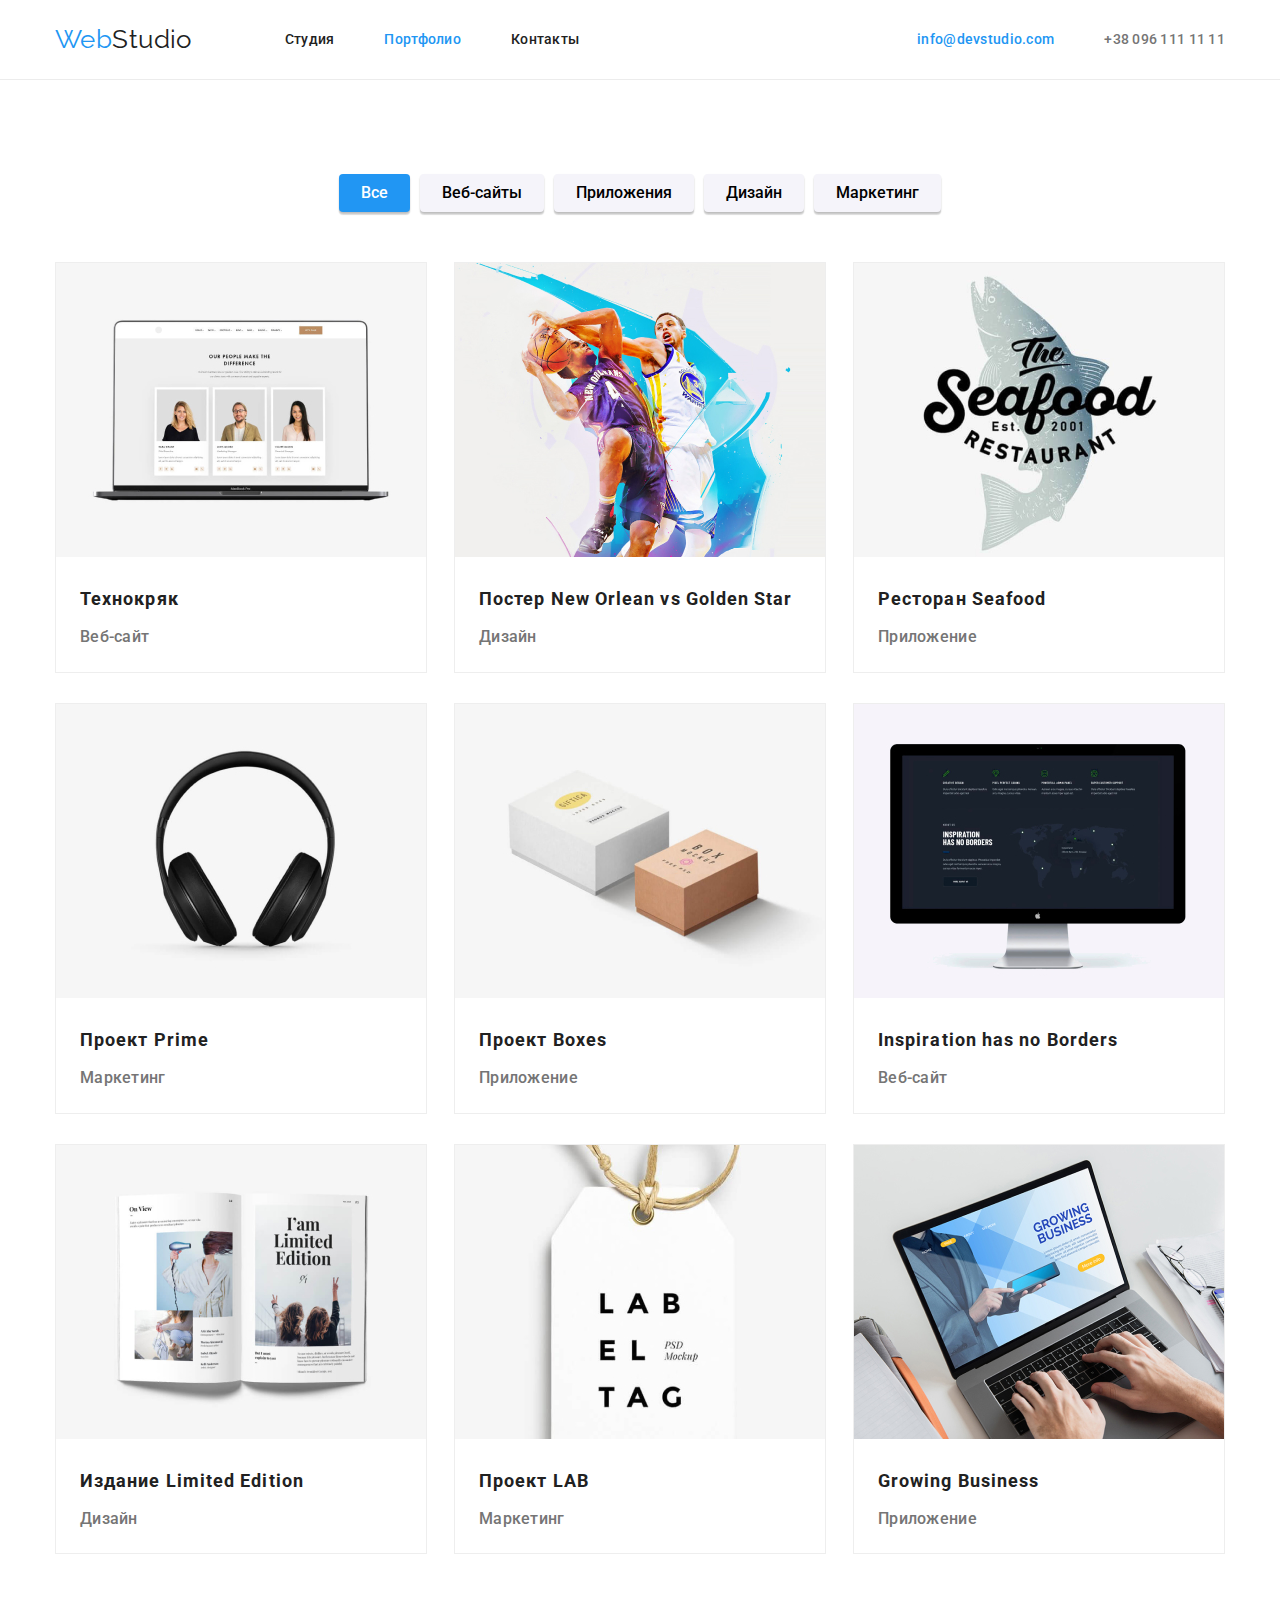
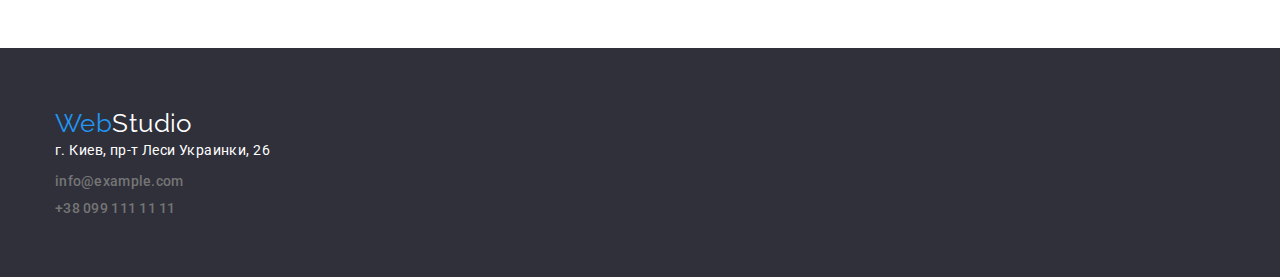
==== commit 5ce21e0d: "Update" ====
--- a/portfolio.html
+++ b/portfolio.html
@@ -6,13 +6,12 @@
   <meta http-equiv="X-UA-Compatible" content="IE=edge" />
   <meta name="viewport" content="width=device-width, initial-scale=1.0" />
   <title>Портфолио</title>
-  <link rel="stylesheet" href="./css/style.css">
-  <link rel="stylesheet"
-    href="https://cdnjs.cloudflare.com/ajax/libs/modern-normalize/1.1.0/modern-normalize.min.css" />
   <link rel="preconnect" href="https://fonts.googleapis.com">
   <link rel="preconnect" href="https://fonts.gstatic.com" crossorigin>
   <link href="https://fonts.googleapis.com/css2?family=Raleway:wght@700&family=Roboto:wght@400;500;700;900&display=swap"
     rel="stylesheet">
+  <link rel="stylesheet" href="https://cdnjs.cloudflare.com/ajax/libs/modern-normalize/1.1.0/modern-normalize.min.css">
+  <link rel="stylesheet" href="./css/style.css">
 </head>
 
 <body>
@@ -103,17 +102,17 @@
 
   <footer class="footer">
     <div class="container">
-      <div class="footer-block__logo"><a href="./index.html" class="logo">Web<span class="footer-logo">Studio</span></a>
-      </div>
-      <address class="address">
-        <ul class="list">
-          <li class="footer-items">
-            <p class="footer-text">г. Киев, пр-т Леси Украинки, 26</p>
-          </li>
-          <li class="footer-items"><a href="" class="info">info@example.com</a></li>
-          <li><a href="" class="info">+38 099 111 11 11</a></li>
-        </ul>
-      </address>
+      <section class="footer-section"><a href="./index.html" class="logo">Web<span class="footer-logo">Studio</span></a>
+        <address class="address">
+          <ul class="list">
+            <li class="footer-items">
+              <p class="footer-text">г. Киев, пр-т Леси Украинки, 26</p>
+            </li>
+            <li class="footer-items"><a href="" class="info">info@example.com</a></li>
+            <li><a href="" class="info">+38 099 111 11 11</a></li>
+          </ul>
+        </address>
+      </section>
     </div>
   </footer>
 </body>
--- a/css/style.css
+++ b/css/style.css
@@ -158,9 +158,9 @@
   line-height: 1.36;
   text-align: center;
   letter-spacing: 0.06em;
+  color: var(--white-color);
+  margin-bottom: 30px;
   text-transform: uppercase;
-  color: var(--white-color);
-  margin-bottom: 30px;
 }
 .button-services {
   padding: 10px 32px;
@@ -223,7 +223,7 @@
 
 .section-team {
   background: var(--team-background-color);
-  padding: 94px;
+  padding: 94px 0;
 }
 
 .block-title {
@@ -256,6 +256,10 @@
   padding-bottom: 30px;
 }
 
+.block:last-child {
+  margin-right: 0px;
+}
+
 .block-team {
   display: flex;
 }
@@ -295,6 +299,10 @@
 
 .button-items {
   margin-right: 10px;
+}
+
+.button-items:last-child {
+  margin-right: 0px;
 }
 
 .button {
@@ -319,8 +327,10 @@
 }
 
 /* Page block  */
+.footer-section {
+  padding: 60px 0px 60px 0px;
+}
 .footer-block__logo {
-  padding-top: 60px;
   margin-bottom: 20px;
 }
 
@@ -329,21 +339,20 @@
 }
 .address {
   font-style: normal;
-  padding-bottom: 60px;
 }
 /* Client Block */
 .client-list {
   display: flex;
   flex-wrap: wrap;
-  width: 1214px;
-}
+  gap: 30px 27px;
+}
+
 .page-block {
   background: var(--white-color);
   border: 1px solid #eeeeee;
   text-decoration: none;
-  margin-right: 30px;
-  margin-bottom: 30px;
-}
+}
+
 .page-title {
   font-size: 18px;
   line-height: 2;
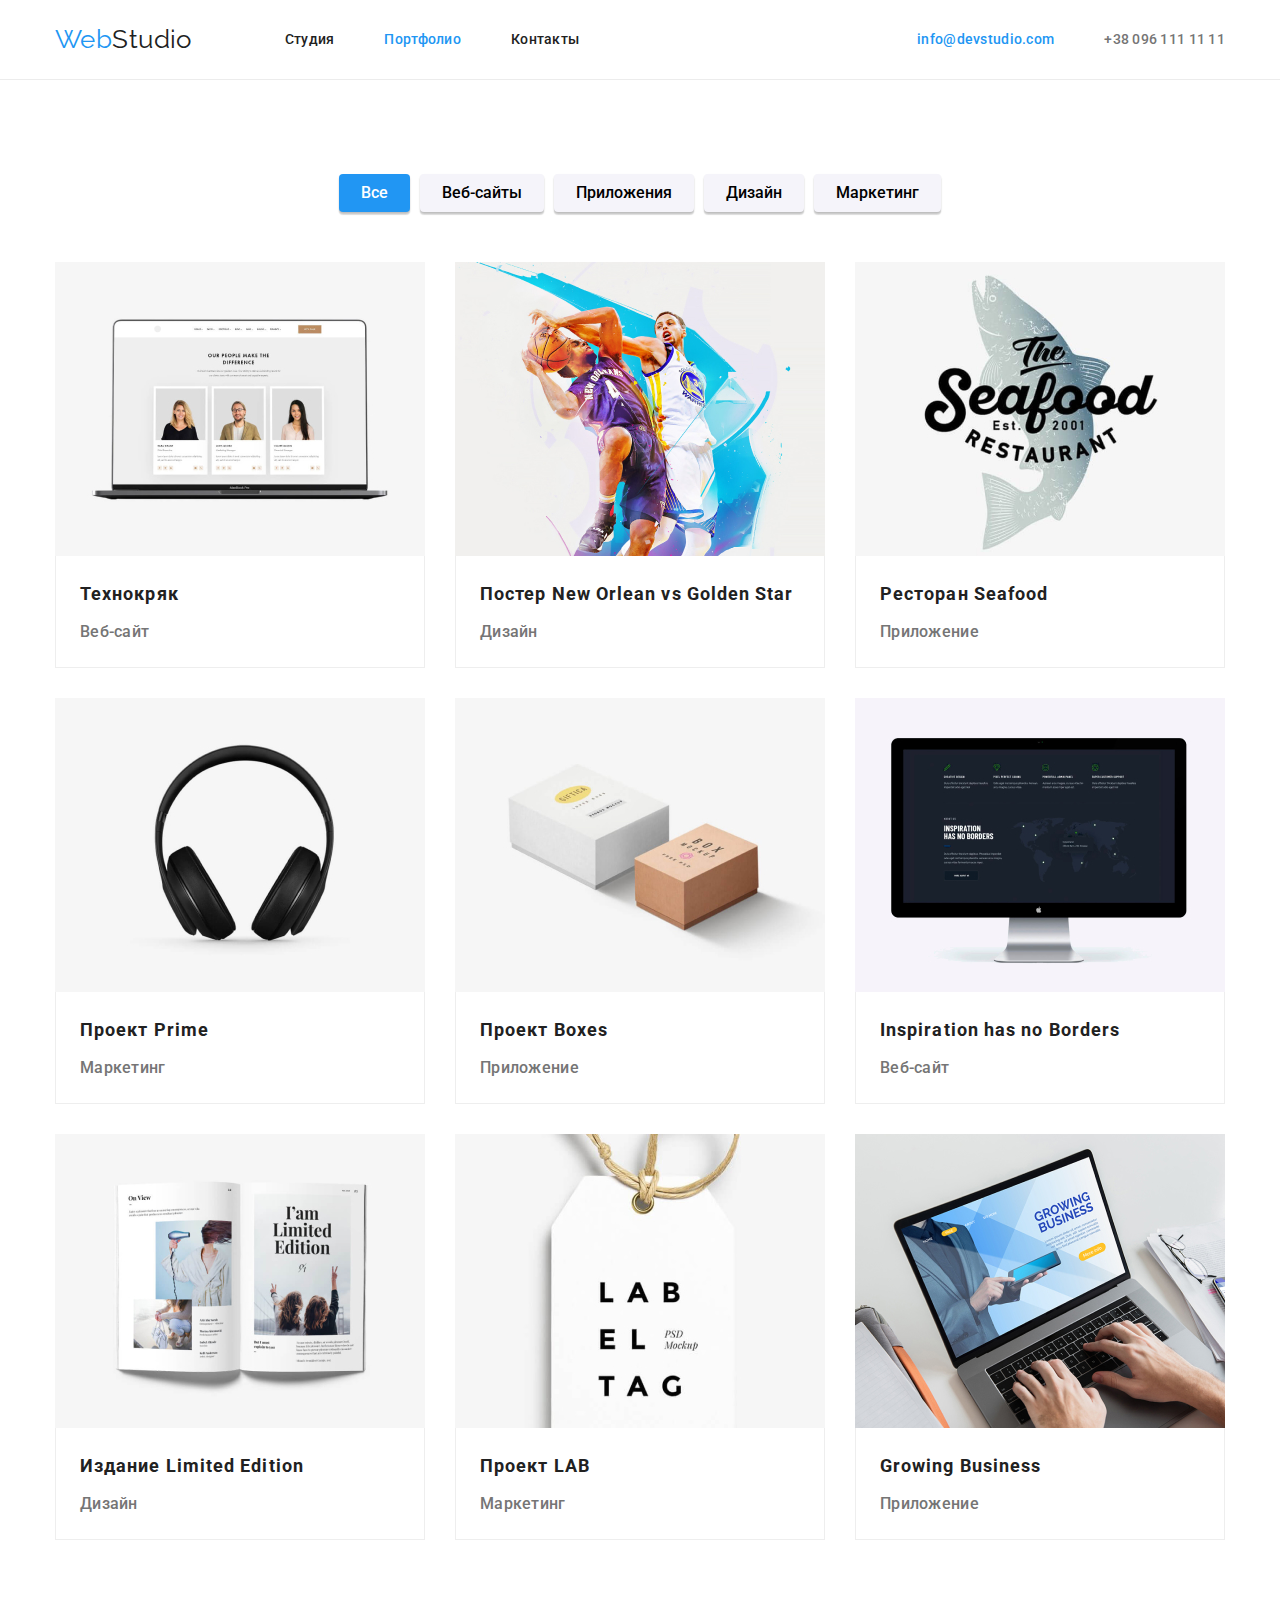
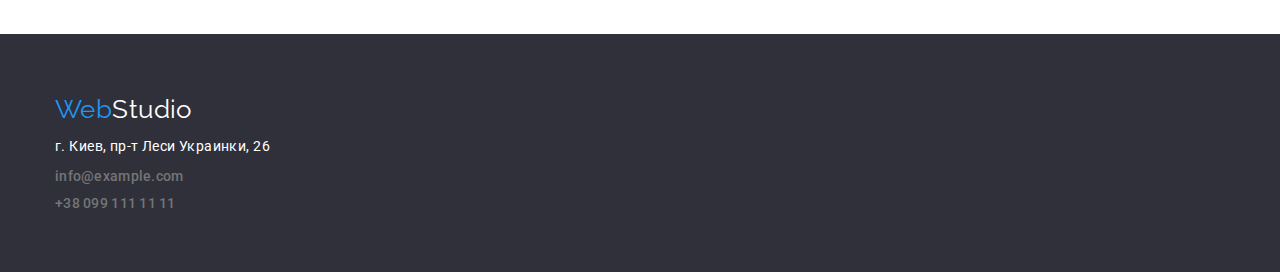
==== commit 5347d20f: "Внес правки" ====
--- a/portfolio.html
+++ b/portfolio.html
@@ -53,47 +53,65 @@
         <ul class="client-list list">
           <li class="page-block"><a href="" class="link"><img src="./images/portfolio/notebook.jpg" alt="notebook"
                 width="370">
-              <h2 class="page-title">Технокряк</h2>
-              <p class="page-text">Веб-сайт</p>
+              <div class="portfolio-border">
+                <h2 class="page-title">Технокряк</h2>
+                <p class="page-text">Веб-сайт</p>
+              </div>
             </a></li>
           <li class="page-block"><a href="" class="link"><img src="./images/portfolio/basket.jpg" alt="basket"
                 width="370">
-              <h2 class="page-title">Постер New Orlean vs Golden Star</h2>
-              <p class="page-text">Дизайн</p>
+              <div class="portfolio-border">
+                <h2 class="page-title">Постер New Orlean vs Golden Star</h2>
+                <p class="page-text">Дизайн</p>
+              </div>
             </a></li>
           <li class="page-block"><a href="" class="link"><img src="./images/portfolio/seafood.jpg" alt="seafood"
                 width="370">
-              <h2 class="page-title">Ресторан Seafood</h2>
-              <p class="page-text">Приложение</p>
+              <div class="portfolio-border">
+                <h2 class="page-title">Ресторан Seafood</h2>
+                <p class="page-text">Приложение</p>
+              </div>
             </a></li>
           <li class="page-block"><a href="" class="link"><img src="./images/portfolio/headphones.jpg" alt="headphones"
                 width="370">
-              <h2 class="page-title">Проект Prime</h2>
-              <p class="page-text">Маркетинг</p>
+              <div class="portfolio-border">
+                <h2 class="page-title">Проект Prime</h2>
+                <p class="page-text">Маркетинг</p>
+              </div>
             </a></li>
           <li class="page-block"><a href="" class="link"><img src="./images/portfolio/boxes.jpg" alt="boxes"
                 width="370">
-              <h2 class="page-title">Проект Boxes</h2>
-              <p class="page-text">Приложение</p>
+              <div class="portfolio-border">
+                <h2 class="page-title">Проект Boxes</h2>
+                <p class="page-text">Приложение</p>
+              </div>
             </a></li>
           <li class="page-block"><a href="" class="link"><img src="./images/portfolio/borders.jpg" alt="borders"
                 width="370">
-              <h2 class="page-title">Inspiration has no Borders</h2>
-              <p class="page-text">Веб-сайт</p>
+              <div class="portfolio-border">
+                <h2 class="page-title">Inspiration has no Borders</h2>
+                <p class="page-text">Веб-сайт</p>
+              </div>
             </a></li>
           <li class="page-block"><a href="" class="link"><img src="./images/portfolio/edition.jpg" alt="edition"
                 width="370">
-              <h2 class="page-title">Издание Limited Edition</h2>
-              <p class="page-text">Дизайн</p>
+              <div class="portfolio-border">
+                <h2 class="page-title">Издание Limited Edition</h2>
+                <p class="page-text">Дизайн</p>
+              </div>
             </a></li>
           <li class="page-block"><a href="" class="link"><img src="./images/portfolio/lab.jpg" alt="lab" width="370">
-              <h2 class="page-title">Проект LAB</h2>
-              <p class="page-text">Маркетинг</p>
+              <div class="portfolio-border">
+                <h2 class="page-title">Проект LAB</h2>
+                <p class="page-text">Маркетинг</p>
+              </div>
             </a></li>
           <li class="page-block"><a href="" class="link"><img src="./images/portfolio/business.jpg" alt="business"
                 width="370">
-              <h2 class="page-title">Growing Business</h2>
-              <p class="page-text">Приложение</p>
+              <div class="portfolio-border">
+                <h2 class="page-title">Growing Business</h2>
+                <p class="page-text">Приложение</p>
+              </div>
             </a></li>
         </ul>
       </div>
@@ -109,7 +127,7 @@
               <p class="footer-text">г. Киев, пр-т Леси Украинки, 26</p>
             </li>
             <li class="footer-items"><a href="" class="info">info@example.com</a></li>
-            <li><a href="" class="info">+38 099 111 11 11</a></li>
+            <li class="footer-items"><a href="" class="info">+38 099 111 11 11</a></li>
           </ul>
         </address>
       </section>
--- a/css/style.css
+++ b/css/style.css
@@ -21,6 +21,10 @@
   padding: 0;
 }
 
+img {
+  display: block;
+}
+
 body {
   font-family: 'Roboto', sans-serif;
   letter-spacing: 0.03em;
@@ -185,6 +189,10 @@
   padding: 94px 0;
 }
 
+.company.section {
+  padding-bottom: 0px;
+}
+
 .feature-list {
   display: flex;
 }
@@ -244,18 +252,6 @@
   margin-right: 30px;
 }
 
-.block img {
-  padding-bottom: 30px;
-}
-
-.block h3 {
-  padding-bottom: 10px;
-}
-
-.block p {
-  padding-bottom: 30px;
-}
-
 .block:last-child {
   margin-right: 0px;
 }
@@ -264,6 +260,10 @@
   display: flex;
 }
 
+.team-list__block {
+  padding: 30px 0px 30px 0px;
+}
+
 .title-name {
   font-weight: 500;
   font-size: 16px;
@@ -276,6 +276,7 @@
   line-height: 1.18;
   text-align: center;
   color: var(--secondary-text-color);
+  margin-top: 10px;
 }
 
 /* Footer  */
@@ -294,7 +295,7 @@
 .site-button {
   display: flex;
   justify-content: center;
-  padding-bottom: 50px;
+  margin-bottom: 50px;
 }
 
 .button-items {
@@ -333,10 +334,14 @@
 .footer-block__logo {
   margin-bottom: 20px;
 }
+.footer-text__items {
+  margin-top: 20px;
+}
 
 .footer-items {
-  margin-bottom: 10px;
-}
+  margin-top: 10px;
+}
+
 .address {
   font-style: normal;
 }
@@ -344,13 +349,18 @@
 .client-list {
   display: flex;
   flex-wrap: wrap;
-  gap: 30px 27px;
+  gap: 30px;
 }
 
 .page-block {
   background: var(--white-color);
+  text-decoration: none;
+}
+
+.portfolio-border {
   border: 1px solid #eeeeee;
-  text-decoration: none;
+  border-top: transparent;
+  padding: 20px 24px;
 }
 
 .page-title {
@@ -358,11 +368,10 @@
   line-height: 2;
   letter-spacing: 0.06em;
   color: var(--primary-text-color);
-  padding: 20px 24px 5px 24px;
+  margin-bottom: 5px;
 }
 .page-text {
   font-size: 16px;
   line-height: 1.87;
   color: var(--secondary-text-color);
-  padding: 0px 24px 20px 24px;
-}
+}
